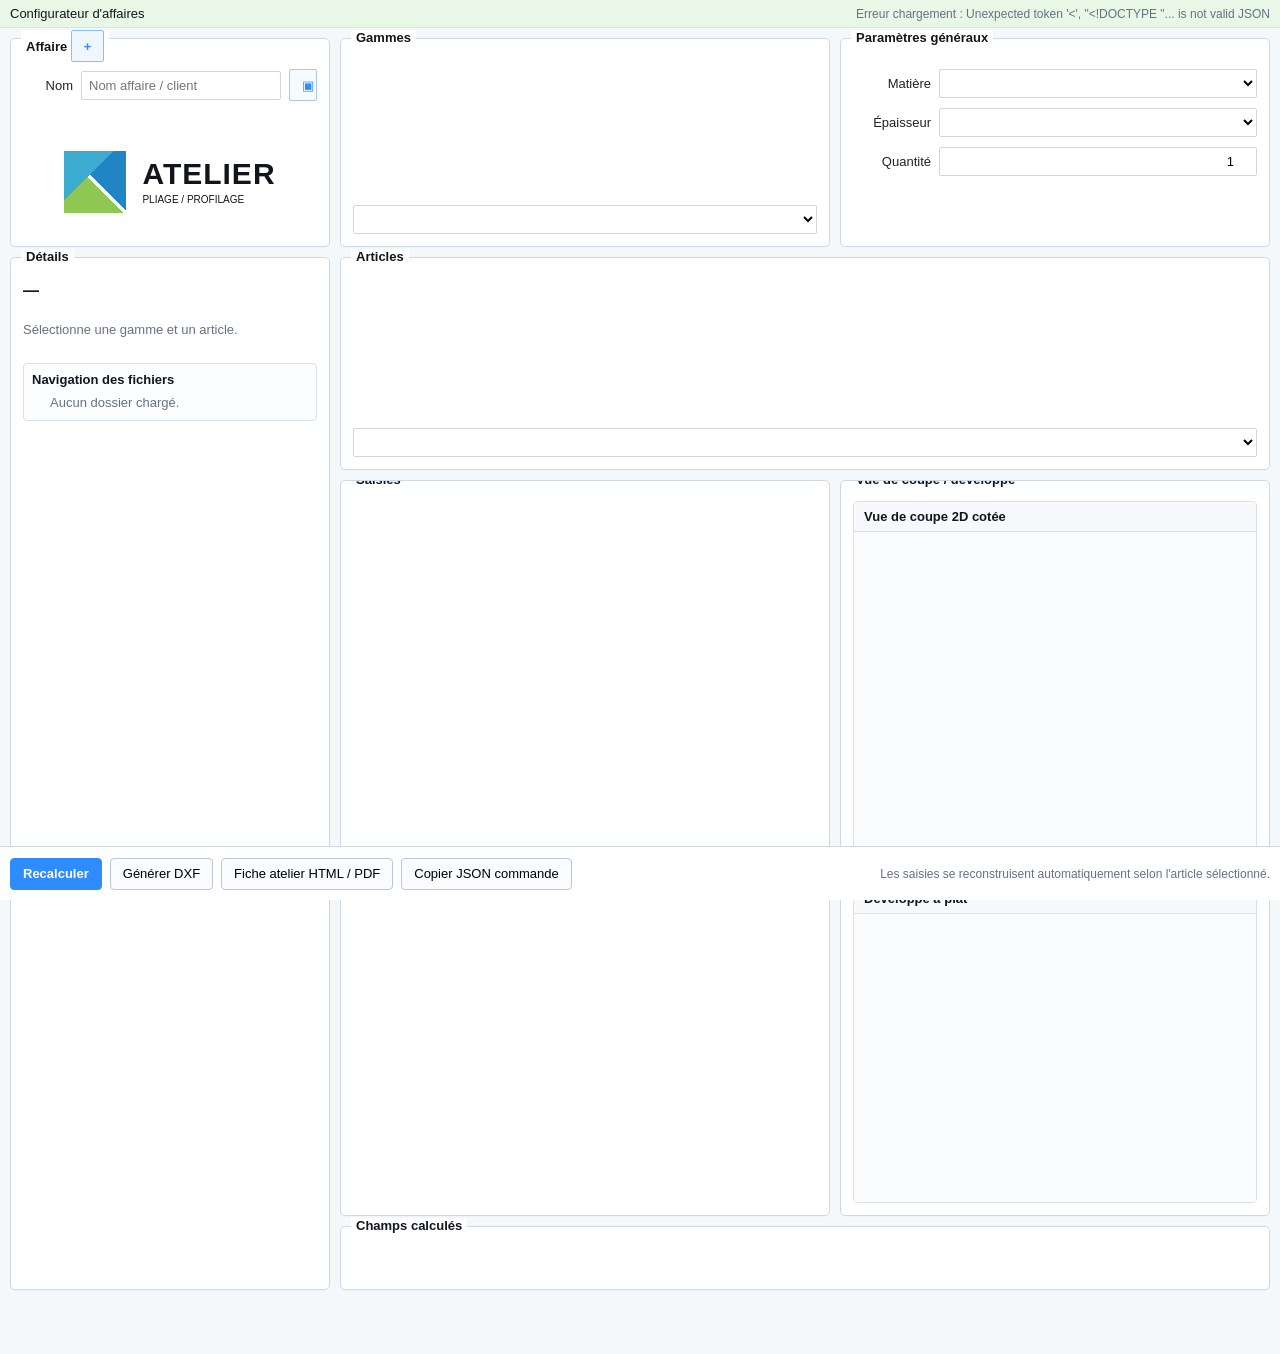
==== index.html @ 78a20ded "Flatten repo structure to root and enable GitHub Pages - Move every file from configurateur_affaires" ====
<!doctype html>
<html lang="fr">
<head>
  <meta charset="utf-8" />
  <meta name="viewport" content="width=device-width, initial-scale=1" />
  <title>Configurateur d'affaires - coupe 2D</title>
  <link rel="stylesheet" href="style.css" />
</head>
<body>
  <div class="app-shell">
    <header class="topbar">
      <div class="title">Configurateur d'affaires</div>
      <div class="status" id="status">Chargement…</div>
    </header>

    <main class="layout">
      <section class="box affair-box">
        <legend>Affaire <button class="mini" title="Nouvelle affaire">+</button></legend>
        <div class="affair-content">
          <div class="field-row wide">
            <label>Nom</label>
            <input id="affaireName" type="text" placeholder="Nom affaire / client" />
            <button class="folder" id="btnPickFolder" title="Ouvrir un dossier">▣</button>
            <input id="folderPicker" type="file" webkitdirectory directory multiple hidden />
          </div>
          <div class="brand-block">
            <div class="mark"></div>
            <div><strong>ATELIER</strong><br><span>PLIAGE / PROFILAGE</span></div>
          </div>
        </div>
      </section>

      <section class="box gamme-box">
        <legend>Gammes</legend>
        <div class="thumb-grid" id="gammeThumbs"></div>
        <select id="gammeSelect"></select>
      </section>

      <section class="box article-box">
        <legend>Articles</legend>
        <canvas id="articleSchema" width="420" height="150"></canvas>
        <select id="articleSelect"></select>
      </section>

      <section class="box params-box">
        <legend>Paramètres généraux</legend>
        <div class="field-row">
          <label>Matière</label>
          <select id="materialSelect"></select>
        </div>
        <div class="field-row">
          <label>Épaisseur</label>
          <select id="thicknessSelect"></select>
        </div>
        <div class="field-row">
          <label>Quantité</label>
          <input id="quantityInput" type="number" min="1" step="1" value="1" />
        </div>
      </section>

      <section class="box details-box">
        <legend>Détails</legend>
        <div class="details-panel">
          <h3 id="detailTitle">—</h3>
          <p id="detailText">Sélectionne une gamme et un article.</p>
          <div class="folder-nav" id="folderNav">
            <div class="folder-nav-title">Navigation des fichiers</div>
            <ul id="folderList" class="tree"><li class="muted">Aucun dossier chargé.</li></ul>
          </div>
          <div class="command-list" id="exportLinks"></div>
        </div>
      </section>

      <section class="box input-box">
        <legend>Saisies</legend>
        <form id="dynamicForm" autocomplete="off"></form>
      </section>

      <section class="box preview-box">
        <legend>Vue de coupe / développé</legend>
        <div class="preview-grid">
          <div class="preview-card">
            <div class="preview-title">Vue de coupe 2D cotée</div>
            <canvas id="previewSection" width="620" height="360"></canvas>
          </div>
          <div class="preview-card">
            <div class="preview-title">Développé à plat</div>
            <canvas id="previewFlat" width="520" height="230"></canvas>
          </div>
        </div>
      </section>

      <section class="box calc-box">
        <legend>Champs calculés</legend>
        <div id="calculatedFields" class="calc-fields"></div>
      </section>
    </main>

    <footer class="actionbar">
      <button id="btnCalculate" class="primary">Recalculer</button>
      <button id="btnDxf">Générer DXF</button>
      <button id="btnFiche">Fiche atelier HTML / PDF</button>
      <button id="btnCopyJson">Copier JSON commande</button>
      <span class="hint">Les saisies se reconstruisent automatiquement selon l'article sélectionné.</span>
    </footer>
  </div>
  <script src="catalogue_embedded.js"></script>
  <script src="app.js"></script>
</body>
</html>
---- style.css ----
:root {
  --line: #cfd9e6;
  --bg: #f5f8fb;
  --panel: #ffffff;
  --text: #12161c;
  --muted: #657285;
  --accent: #2f8cff;
  --magenta: #ff00ff;
  --danger: #c23030;
}

* { box-sizing: border-box; }
html { height: 100%; }
body {
  min-height: 100%;
  margin: 0;
  background: var(--bg);
  color: var(--text);
  font-family: "Segoe UI", Arial, sans-serif;
  font-size: 13px;
  overflow-x: hidden;
}

.app-shell {
  min-height: 100vh;
  display: flex;
  flex-direction: column;
}

.topbar {
  min-height: 28px;
  background: #e9f8e6;
  border-bottom: 1px solid #d4e9d2;
  display: flex;
  align-items: center;
  justify-content: space-between;
  gap: 12px;
  padding: 4px 10px;
}
.title { font-size: 13px; }
.status { color: var(--muted); font-size: 12px; white-space: nowrap; }

.layout {
  flex: 1;
  width: 100%;
  max-width: 1900px;
  margin: 0 auto;
  padding: 10px;
  display: grid;
  gap: 10px;
  grid-template-columns:
    minmax(260px, 320px)
    minmax(320px, 460px)
    minmax(360px, 1fr)
    minmax(300px, 430px);
  grid-template-rows: auto minmax(430px, 1fr) auto;
  grid-template-areas:
    "affair gamme article params"
    "details inputs preview preview"
    "details calc calc calc";
}

.box {
  position: relative;
  background: var(--panel);
  border: 1px solid var(--line);
  border-radius: 5px;
  padding: 20px 12px 12px;
  min-height: 60px;
  min-width: 0;
  box-shadow: 0 1px 1px rgba(0,0,0,0.02);
}
.box > legend {
  position: absolute;
  top: -9px;
  left: 10px;
  background: var(--panel);
  padding: 0 5px;
  font-weight: 600;
}

.affair-box { grid-area: affair; }
.gamme-box { grid-area: gamme; }
.article-box { grid-area: article; }
.params-box { grid-area: params; }
.details-box { grid-area: details; }
.input-box { grid-area: inputs; overflow: auto; }
.preview-box { grid-area: preview; overflow: hidden; }
.calc-box { grid-area: calc; min-height: 64px; }

.mini {
  border: 1px solid #86bfff;
  background: #eef7ff;
  color: var(--accent);
  font-weight: 700;
  height: 22px;
  min-width: 22px;
  border-radius: 2px;
}

.affair-content { height: 100%; display: flex; flex-direction: column; justify-content: space-between; gap: 12px; }
.field-row {
  display: grid;
  grid-template-columns: 78px minmax(0, 1fr);
  align-items: center;
  gap: 8px;
  margin: 10px 0;
}
.field-row.wide { grid-template-columns: 50px 1fr 28px; }
.field-row label { text-align: right; color: #222; }
input, select {
  height: 29px;
  border: 1px solid #cfd6df;
  border-radius: 2px;
  padding: 3px 7px;
  background: #fff;
  font: inherit;
  width: 100%;
  min-width: 0;
}
input[type=number] { text-align: right; }
.folder { height: 29px; border: 1px solid #abc8ec; color: #2f8cff; background: #f5fbff; border-radius: 2px; }

.brand-block { display: flex; align-items: center; justify-content: center; gap: 16px; min-height: 105px; }
.brand-block strong { font-size: clamp(22px, 3vw, 30px); letter-spacing: 1px; }
.brand-block span { font-size: 10px; }
.mark {
  flex: 0 0 auto;
  width: 62px; height: 62px;
  background: linear-gradient(135deg, #2aa4cc 0 40%, transparent 40%),
              linear-gradient(45deg, #82c341 0 48%, transparent 48%),
              linear-gradient(225deg, #0b78bd 0 48%, transparent 48%);
  opacity: .9;
}

.thumb-grid {
  height: 146px;
  display: grid;
  grid-template-columns: repeat(4, 1fr);
  gap: 5px;
  place-items: center;
  padding: 5px 26px 0;
}
.thumb {
  width: 54px; height: 30px;
  border: 1px solid #e2d4ff;
  transform: skewX(-20deg) rotate(-10deg);
  background: linear-gradient(90deg, #fbf9ff, #f0fff0);
  position: relative;
}
.thumb:before, .thumb:after { content: ""; position: absolute; background: #c256ff; }
.thumb:before { width: 34px; height: 2px; left: 10px; top: 9px; }
.thumb:after { width: 2px; height: 18px; left: 14px; top: 5px; }

#articleSchema { width: 100%; height: 150px; display: block; }
.details-panel { height: 100%; display: flex; flex-direction: column; }
.details-panel h3 { margin: 4px 0 8px; font-size: 16px; }
.details-panel p { line-height: 1.45; color: var(--muted); }
.command-list { margin-top: auto; display: flex; flex-direction: column; gap: 6px; word-break: break-word; }
.command-list a { color: var(--accent); text-decoration: none; }

.folder-nav {
  margin-top: 10px;
  border: 1px solid #d8e1ec;
  border-radius: 4px;
  padding: 8px;
  background: #fbfdff;
}
.folder-nav-title { font-weight: 600; margin-bottom: 6px; }
#folderList { margin: 0; padding-left: 18px; max-height: 220px; overflow: auto; font-size: 13px; }
#folderList ul { margin: 2px 0; padding-left: 16px; list-style: none; border-left: 1px dashed #cfd8e3; }
#folderList li { margin: 2px 0; list-style: none; }
#folderList .folder-item > details > summary { cursor: pointer; font-weight: 600; color: #1f3a5f; list-style: none; }
#folderList .folder-item > details > summary::before { content: '▸ '; display: inline-block; width: 12px; transition: transform 0.15s; }
#folderList .folder-item > details[open] > summary::before { content: '▾ '; }
#folderList .file-item { color: var(--muted); padding-left: 14px; position: relative; }
#folderList .file-item::before { content: '·'; position: absolute; left: 4px; color: #b8c2cf; }
#folderList .muted { color: var(--muted); list-style: none; }


.group-box {
  display: inline-block;
  vertical-align: top;
  border: 1px solid var(--line);
  border-radius: 4px;
  padding: 19px 10px 10px;
  margin: 0 10px 12px 0;
  position: relative;
  min-width: 130px;
  background: #fff;
}
.group-box .group-title {
  position: absolute;
  top: -9px;
  left: 9px;
  background: #fff;
  padding: 0 5px;
}
.input-row {
  display: grid;
  grid-template-columns: 78px minmax(64px, 86px) 26px;
  align-items: center;
  gap: 6px;
  margin: 8px 0;
}
.input-row label { text-align: right; }
.input-row .unit { color: var(--muted); font-size: 11px; }

.preview-grid {
  display: grid;
  grid-template-columns: minmax(0, 1.12fr) minmax(0, .88fr);
  gap: 10px;
  height: 100%;
  min-height: 420px;
}
.preview-card {
  border: 1px solid #d8e1ec;
  border-radius: 4px;
  overflow: hidden;
  background: #fff;
  display: flex;
  flex-direction: column;
  min-width: 0;
  min-height: 300px;
}
.preview-title { padding: 7px 10px; background: #f7f9fc; border-bottom: 1px solid #d8e1ec; font-weight: 600; }
.preview-card canvas { width: 100%; flex: 1; min-height: 260px; background: #fbfcfe; display: block; }
#previewSection { min-height: 340px; }
#previewFlat { min-height: 280px; }

.calc-fields { display: grid; grid-template-columns: repeat(auto-fit, minmax(150px, 1fr)); gap: 8px; }
.calc-item { border: 1px solid #d8e1ec; border-radius: 4px; padding: 7px 9px; background: #fff; min-width: 0; }
.calc-item .label { color: var(--muted); font-size: 11px; }
.calc-item .value { font-size: 15px; font-weight: 700; margin-top: 3px; }
.calc-item.warn { border-color: #f4c57a; background: #fff8ea; }
.warning-list { color: #9a5b00; font-size: 12px; margin: 7px 0 0; padding-left: 18px; }

.actionbar {
  position: sticky;
  bottom: 0;
  z-index: 10;
  min-height: 54px;
  background: #fff;
  border-top: 1px solid var(--line);
  display: flex;
  align-items: center;
  flex-wrap: wrap;
  gap: 8px;
  padding: 8px 10px;
}
button {
  border: 1px solid #b8c7d9;
  background: #f9fbfe;
  border-radius: 4px;
  min-height: 32px;
  padding: 0 12px;
  font: inherit;
  cursor: pointer;
}
button:hover { border-color: var(--accent); }
button.primary { background: var(--accent); border-color: var(--accent); color: #fff; font-weight: 600; }
.hint { margin-left: auto; color: var(--muted); font-size: 12px; }

@media (max-width: 1450px) {
  .layout {
    max-width: 1380px;
    grid-template-columns: minmax(260px, 320px) minmax(340px, 1fr) minmax(300px, 430px);
    grid-template-rows: auto auto minmax(420px, auto) auto;
    grid-template-areas:
      "affair gamme params"
      "details article article"
      "details inputs preview"
      "details calc calc";
  }
  .preview-grid { grid-template-columns: 1fr; min-height: 680px; }
  .preview-card { min-height: 320px; }
}

@media (max-width: 1050px) {
  body { font-size: 14px; }
  .layout {
    grid-template-columns: 1fr 1fr;
    grid-template-rows: auto;
    grid-template-areas:
      "affair params"
      "gamme article"
      "details inputs"
      "preview preview"
      "calc calc";
  }
  .preview-grid { grid-template-columns: 1fr 1fr; min-height: 360px; }
  .preview-card canvas { min-height: 300px; }
  .hint { width: 100%; margin-left: 0; }
}

@media (max-width: 760px) {
  .topbar { align-items: flex-start; flex-direction: column; }
  .layout {
    padding: 8px;
    gap: 8px;
    grid-template-columns: 1fr;
    grid-template-areas:
      "affair"
      "params"
      "gamme"
      "article"
      "details"
      "inputs"
      "preview"
      "calc";
  }
  .box { padding: 20px 10px 10px; }
  .field-row, .field-row.wide { grid-template-columns: 1fr; gap: 4px; }
  .field-row label { text-align: left; }
  .brand-block { justify-content: flex-start; min-height: 74px; }
  .thumb-grid { grid-template-columns: repeat(3, 1fr); height: auto; padding: 8px 16px; }
  .preview-grid { grid-template-columns: 1fr; min-height: auto; }
  .preview-card { min-height: 300px; }
  .preview-card canvas, #previewSection, #previewFlat { min-height: 260px; }
  .input-row { grid-template-columns: minmax(72px, 1fr) minmax(80px, 110px) 28px; }
  .actionbar { align-items: stretch; }
  .actionbar button { flex: 1 1 145px; }
}
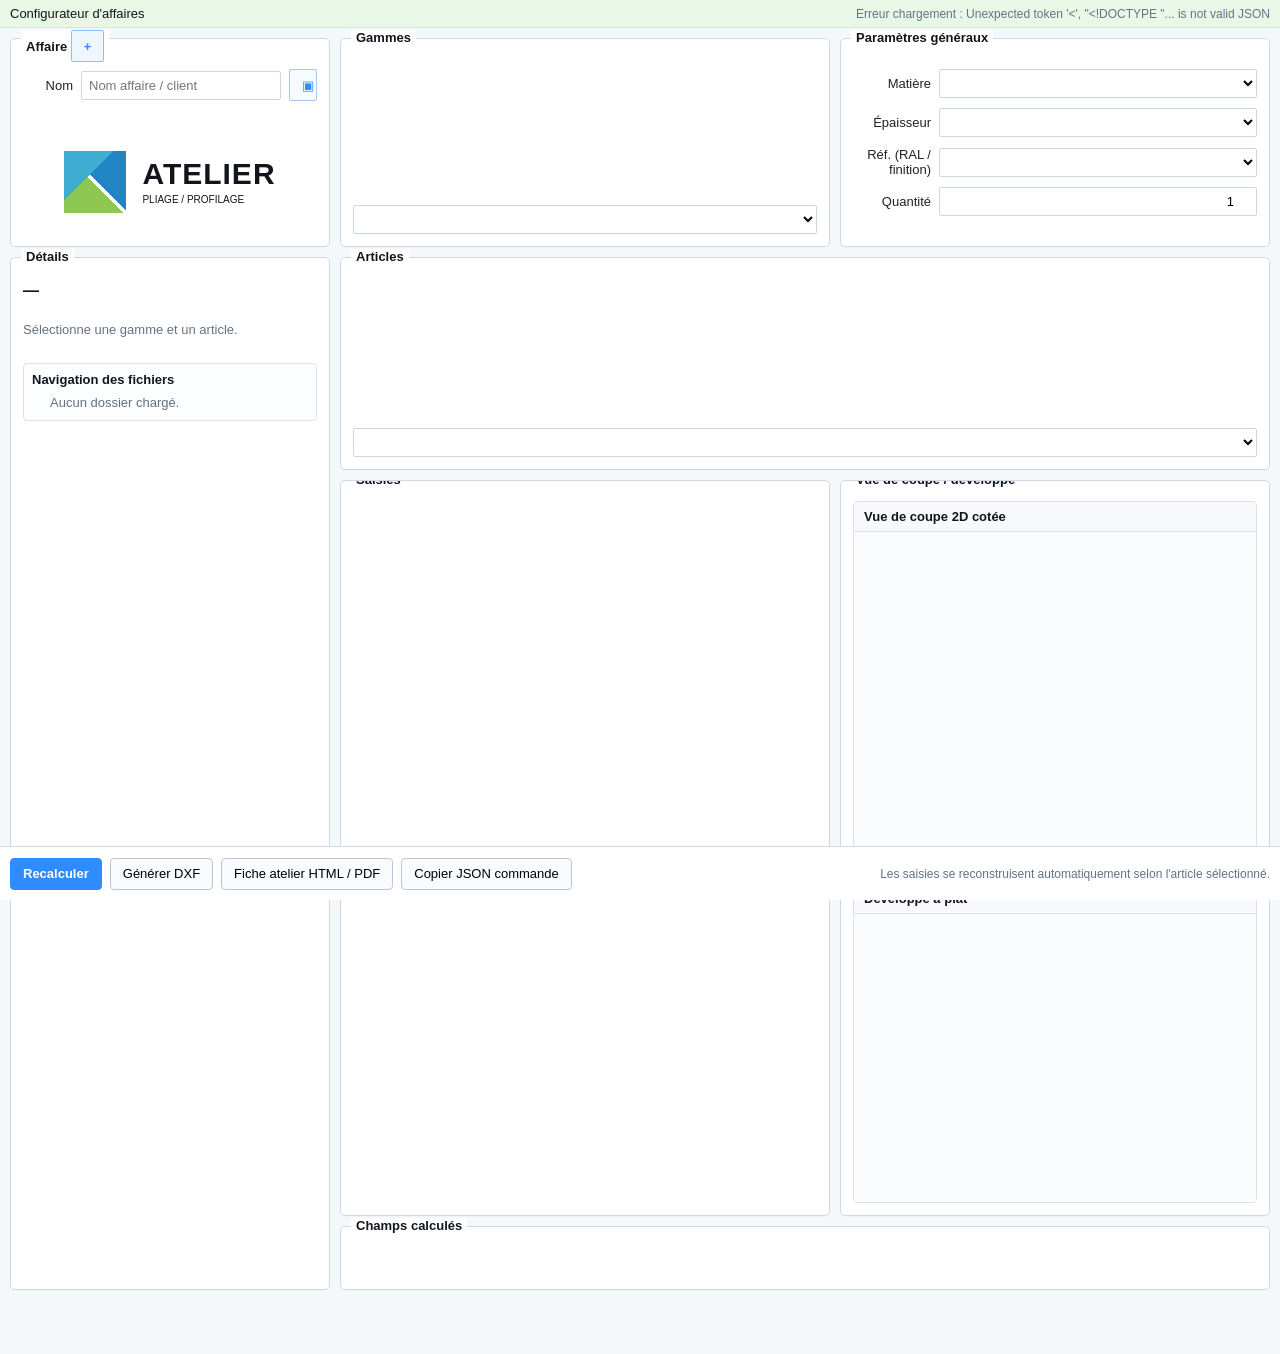
==== commit ca88f3ef: "Wire lib/database.js (Plialu) into the configurator - Move database.js to lib/database.js for clean " ====
--- a/index.html
+++ b/index.html
@@ -53,6 +53,10 @@
           <select id="thicknessSelect"></select>
         </div>
         <div class="field-row">
+          <label>Réf. (RAL / finition)</label>
+          <select id="materialRefSelect"></select>
+        </div>
+        <div class="field-row">
           <label>Quantité</label>
           <input id="quantityInput" type="number" min="1" step="1" value="1" />
         </div>
@@ -105,6 +109,7 @@
     </footer>
   </div>
   <script src="catalogue_embedded.js"></script>
+  <script src="lib/database.js"></script>
   <script src="app.js"></script>
 </body>
 </html>
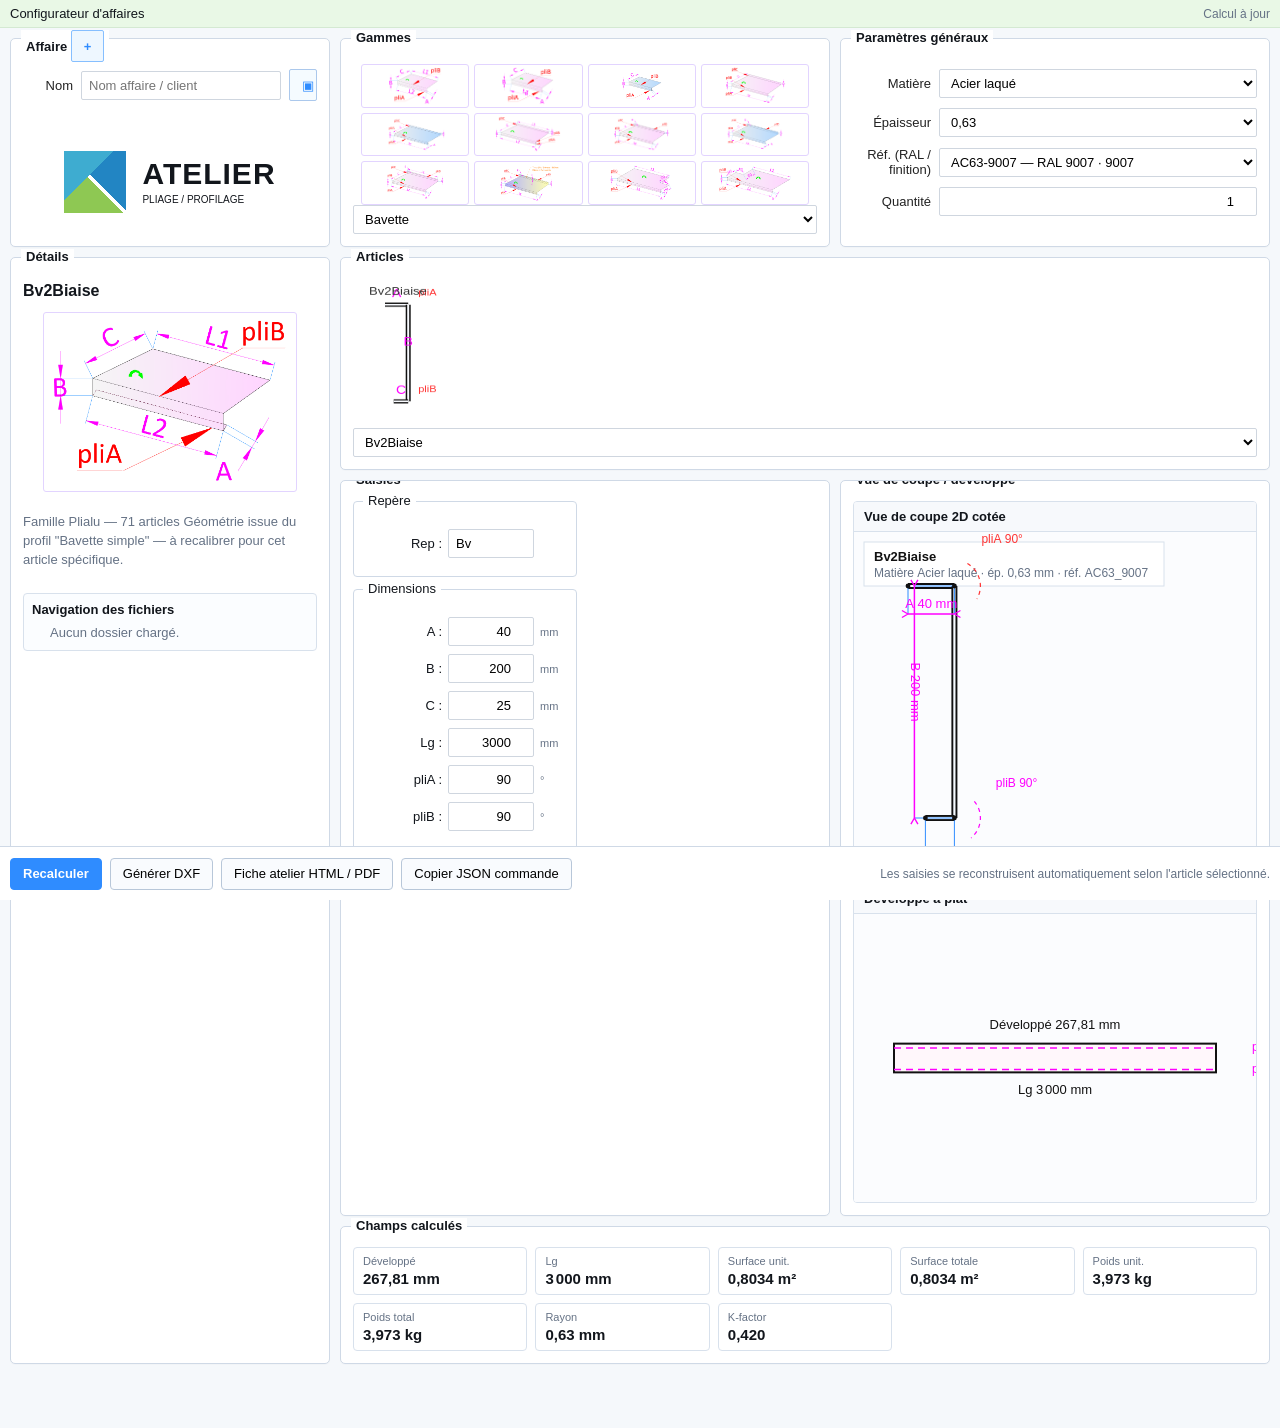
==== commit 2b9dc0e4: "Wire piece images: extract pieces/, link them to gammes and articles - Extract pieces.zip into asset" ====
--- a/index.html
+++ b/index.html
@@ -66,6 +66,7 @@
         <legend>Détails</legend>
         <div class="details-panel">
           <h3 id="detailTitle">—</h3>
+          <div class="detail-image" id="detailImage"></div>
           <p id="detailText">Sélectionne une gamme et un article.</p>
           <div class="folder-nav" id="folderNav">
             <div class="folder-nav-title">Navigation des fichiers</div>
@@ -110,6 +111,7 @@
   </div>
   <script src="catalogue_embedded.js"></script>
   <script src="lib/database.js"></script>
+  <script src="lib/piece-images.js"></script>
   <script src="app.js"></script>
 </body>
 </html>
--- a/style.css
+++ b/style.css
@@ -138,24 +138,35 @@
   display: grid;
   grid-template-columns: repeat(4, 1fr);
   gap: 5px;
-  place-items: center;
-  padding: 5px 26px 0;
+  place-items: stretch;
+  padding: 5px 8px 0;
 }
 .thumb {
-  width: 54px; height: 30px;
+  width: 100%; height: 100%;
   border: 1px solid #e2d4ff;
-  transform: skewX(-20deg) rotate(-10deg);
-  background: linear-gradient(90deg, #fbf9ff, #f0fff0);
+  background: #fff;
   position: relative;
-}
-.thumb:before, .thumb:after { content: ""; position: absolute; background: #c256ff; }
-.thumb:before { width: 34px; height: 2px; left: 10px; top: 9px; }
-.thumb:after { width: 2px; height: 18px; left: 14px; top: 5px; }
+  display: flex;
+  align-items: center;
+  justify-content: center;
+  overflow: hidden;
+  cursor: pointer;
+  transition: border-color 0.1s, transform 0.1s;
+  border-radius: 3px;
+}
+.thumb:hover { border-color: var(--accent); transform: scale(1.04); }
+.thumb.active { border-color: var(--accent); border-width: 2px; }
+.thumb img { width: 100%; height: 100%; object-fit: contain; padding: 2px; }
+.thumb-label { font-size: 9px; color: var(--muted); text-align: center; padding: 2px; line-height: 1.1; word-break: break-word; }
+.thumb.empty { background: linear-gradient(90deg, #fbf9ff, #f0fff0); cursor: default; opacity: 0.5; }
 
 #articleSchema { width: 100%; height: 150px; display: block; }
 .details-panel { height: 100%; display: flex; flex-direction: column; }
 .details-panel h3 { margin: 4px 0 8px; font-size: 16px; }
 .details-panel p { line-height: 1.45; color: var(--muted); }
+.detail-image { margin: 4px 0 8px; max-height: 180px; display: flex; justify-content: center; }
+.detail-image img { max-width: 100%; max-height: 180px; object-fit: contain; border: 1px solid #e2d4ff; border-radius: 3px; background: #fff; padding: 4px; }
+.detail-image:empty { display: none; }
 .command-list { margin-top: auto; display: flex; flex-direction: column; gap: 6px; word-break: break-word; }
 .command-list a { color: var(--accent); text-decoration: none; }
 
